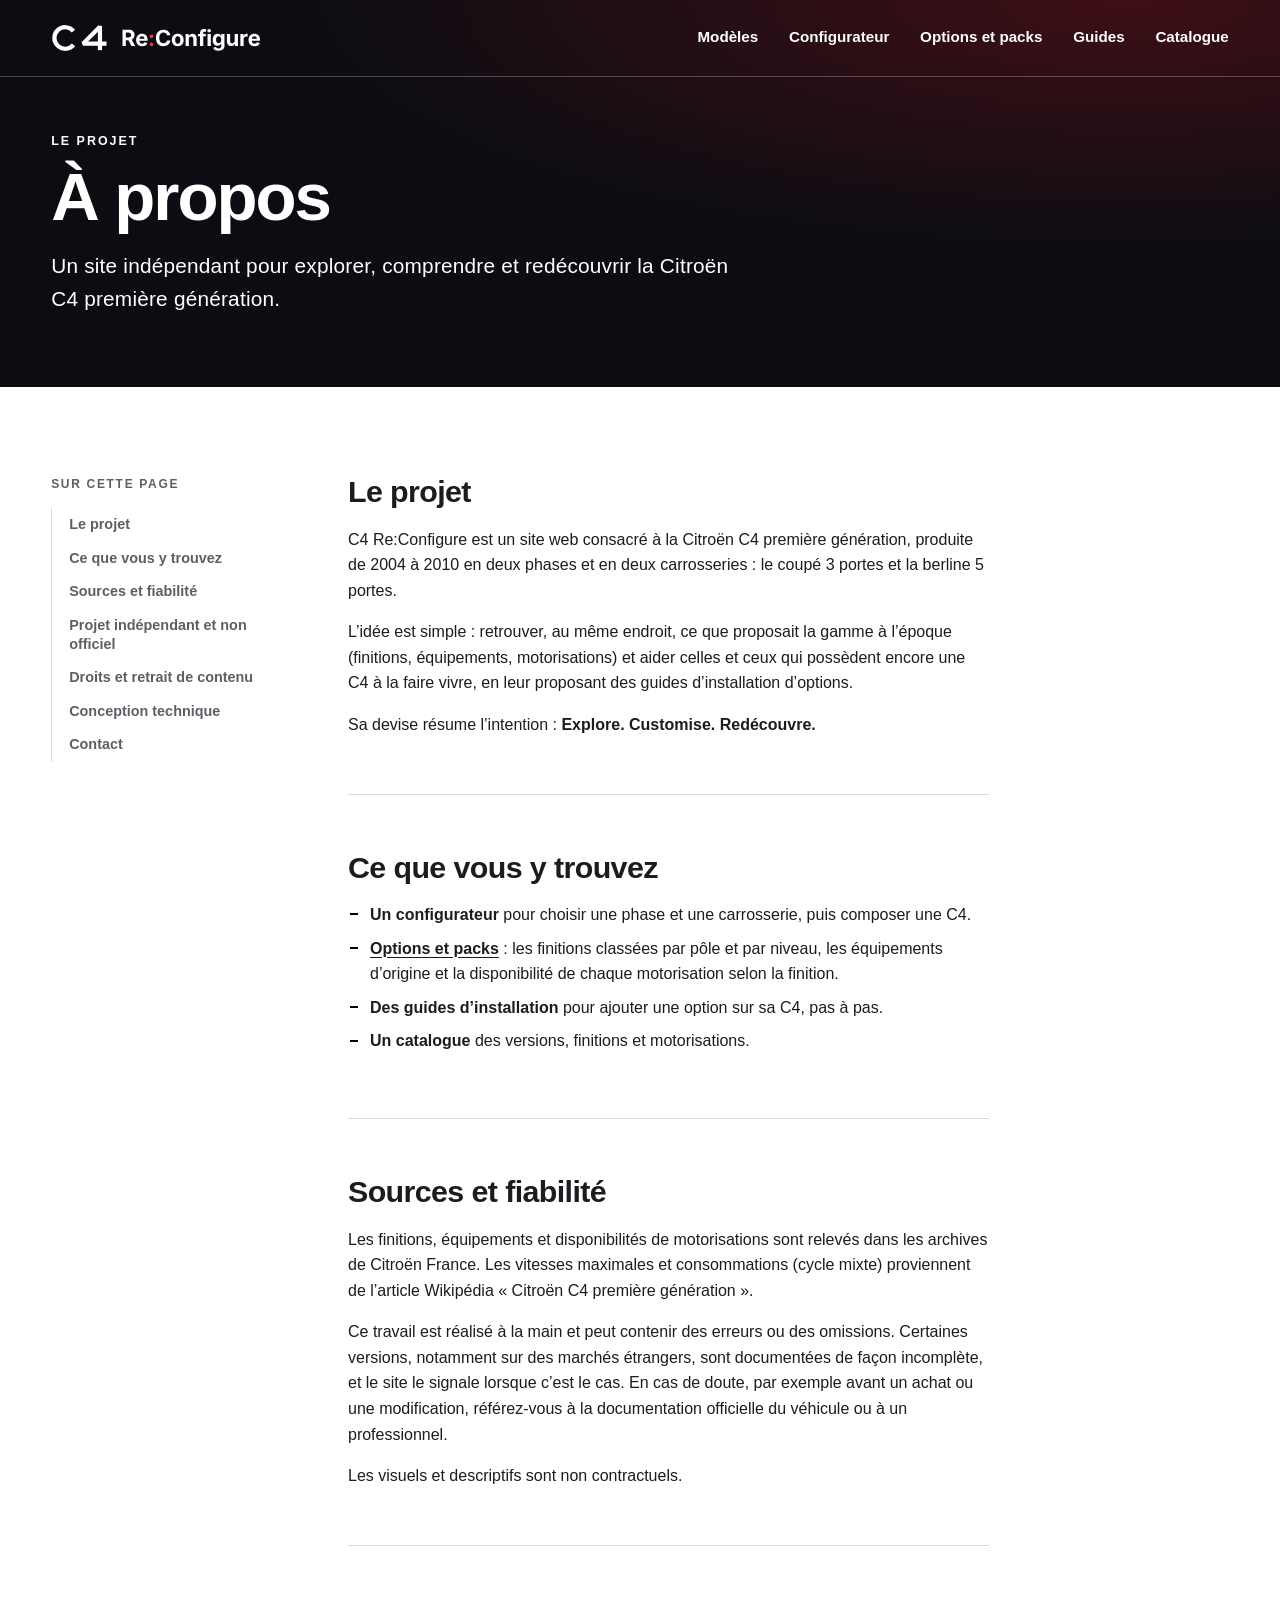
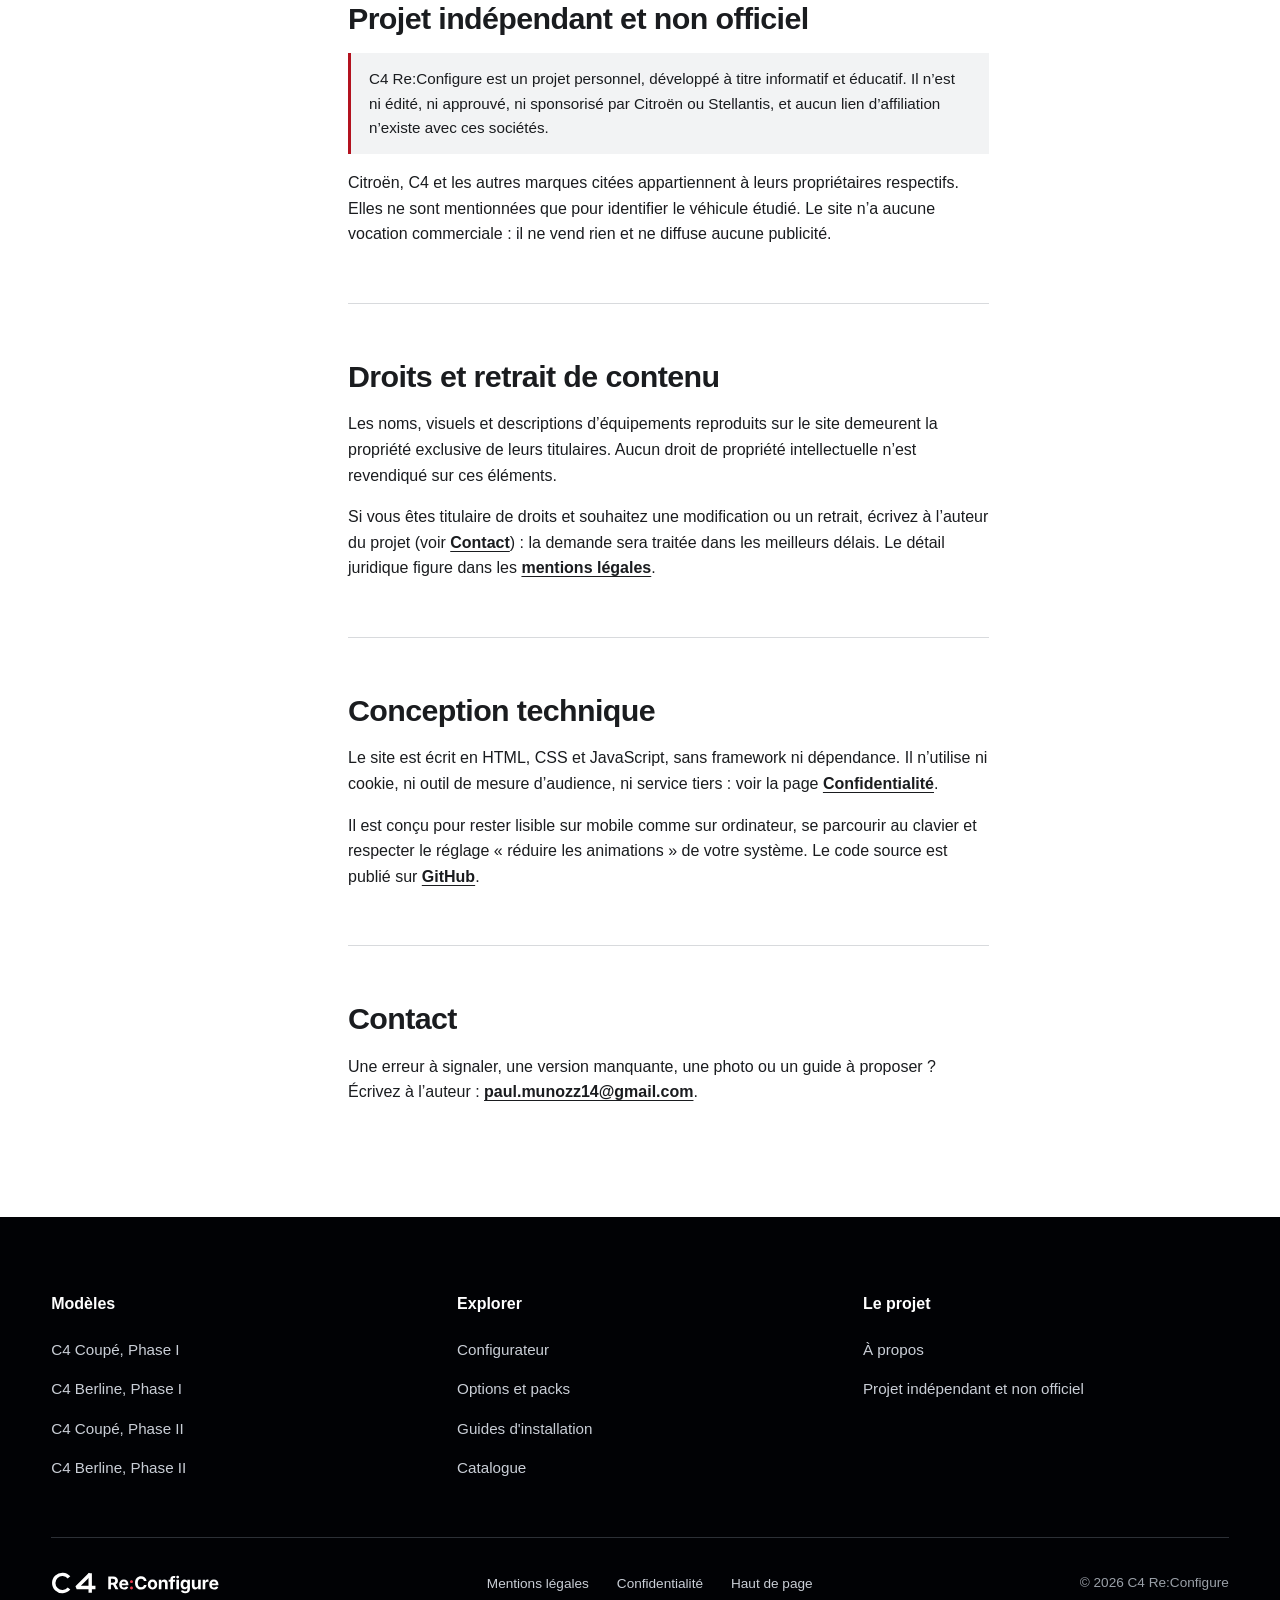
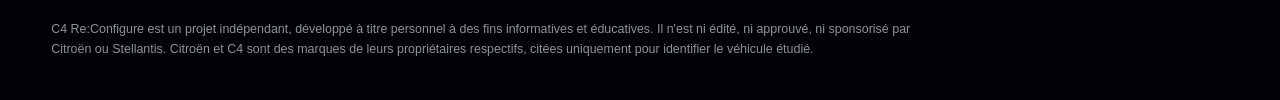
==== pages/a-propos.html @ 1c02e6fe "legal" ====
<!doctype html>
<html lang="fr" class="no-js">

<head>
    <meta charset="utf-8">
    <meta name="viewport" content="width=device-width, initial-scale=1">
    <title>À propos | C4 Re:Configure</title>
    <meta name="description"
        content="C4 Re:Configure est un projet indépendant et non officiel consacré à la Citroën C4 première génération (2004 à 2010) : objectifs, sources et statut du site.">
    <meta name="referrer" content="no-referrer">
    <meta name="theme-color" content="#010205">
    <link rel="icon" href="../assets/logo/logo-mark.svg" type="image/svg+xml">
    <link rel="stylesheet" href="../css/style.css">
    <link rel="stylesheet" href="../css/legal.css">
    <script src="../js/script.js" defer></script>
</head>

<body id="haut">
    <a class="skip-link" href="#contenu">Aller au contenu</a>

    <header class="site-header is-top">
        <div class="header-inner">
            <a class="brand" href="../index.html" aria-label="C4 Re:Configure, accueil">
                <img class="brand-logo brand-logo-light" src="../assets/logo/logo-white.svg" alt="" width="323"
                    height="46">
                <img class="brand-logo brand-logo-dark" src="../assets/logo/logo.svg" alt="" width="323" height="46">
            </a>

            <button class="menu-toggle" type="button" aria-expanded="false" aria-controls="menu-principal">
                <span class="menu-toggle-label">Menu</span>
                <span class="menu-toggle-bars" aria-hidden="true"><i></i><i></i><i></i></span>
            </button>

            <nav class="main-nav" id="menu-principal" aria-label="Navigation principale">
                <ul>
                    <li><a href="../index.html#modeles">Modèles</a></li>
                    <li><a href="configurateur.html">Configurateur</a></li>
                    <li><a href="options.html">Options et packs</a></li>
                    <li><a href="guides.html">Guides</a></li>
                    <li><a href="catalogue.html">Catalogue</a></li>
                </ul>
            </nav>
        </div>
    </header>

    <main id="contenu">

        <section class="doc-hero" aria-labelledby="titre-page">
            <div class="doc-hero-content">
                <p class="eyebrow">Le projet</p>
                <h1 id="titre-page">À propos</h1>
                <p class="doc-hero-lead">Un site indépendant pour explorer, comprendre et redécouvrir la Citroën C4
                    première génération.</p>
            </div>
        </section>

        <div class="doc">
            <div class="container">
                <div class="doc-layout">

                    <nav class="doc-toc" aria-label="Sur cette page">
                        <p class="doc-toc-title">Sur cette page</p>
                        <ol>
                            <li><a href="#projet">Le projet</a></li>
                            <li><a href="#contenu-site">Ce que vous y trouvez</a></li>
                            <li><a href="#sources">Sources et fiabilité</a></li>
                            <li><a href="#non-affiliation">Projet indépendant et non officiel</a></li>
                            <li><a href="#droits">Droits et retrait de contenu</a></li>
                            <li><a href="#technique">Conception technique</a></li>
                            <li><a href="#contact">Contact</a></li>
                        </ol>
                    </nav>

                    <div class="prose">

                        <section id="projet" aria-labelledby="t-projet">
                            <h2 id="t-projet">Le projet</h2>
                            <p>C4 Re:Configure est un site web consacré à la Citroën C4 première génération, produite de
                                2004 à 2010 en deux phases et en deux carrosseries : le coupé 3 portes et la berline 5
                                portes.</p>
                            <p>L’idée est simple : retrouver, au même endroit, ce que proposait la gamme à l’époque
                                (finitions, équipements, motorisations) et aider celles et ceux qui possèdent encore une
                                C4 à la faire vivre, en leur proposant des guides d’installation d’options.</p>
                            <p>Sa devise résume l’intention : <strong>Explore. Customise. Redécouvre.</strong></p>
                        </section>

                        <section id="contenu-site" aria-labelledby="t-contenu">
                            <h2 id="t-contenu">Ce que vous y trouvez</h2>
                            <ul>
                                <li><strong>Un configurateur</strong> pour choisir une phase et une carrosserie, puis
                                    composer une C4.</li>
                                <li><strong><a href="options.html">Options et packs</a></strong> : les finitions
                                    classées par pôle et par niveau, les équipements d’origine et la disponibilité de
                                    chaque motorisation selon la finition.</li>
                                <li><strong>Des guides d’installation</strong> pour ajouter une option sur sa C4, pas à
                                    pas.</li>
                                <li><strong>Un catalogue</strong> des versions, finitions et motorisations.</li>
                            </ul>
                        </section>

                        <section id="sources" aria-labelledby="t-sources">
                            <h2 id="t-sources">Sources et fiabilité</h2>
                            <p>Les finitions, équipements et disponibilités de motorisations sont relevés dans les
                                archives de Citroën France. Les vitesses maximales et consommations (cycle mixte)
                                proviennent de l’article Wikipédia « Citroën C4 première génération ».</p>
                            <p>Ce travail est réalisé à la main et peut contenir des erreurs ou des omissions. Certaines
                                versions, notamment sur des marchés étrangers, sont documentées de façon incomplète, et
                                le site le signale lorsque c’est le cas. En cas de doute, par exemple avant un achat ou
                                une modification, référez-vous à la documentation officielle du véhicule ou à un
                                professionnel.</p>
                            <p>Les visuels et descriptifs sont non contractuels.</p>
                        </section>

                        <section id="non-affiliation" aria-labelledby="t-non-affiliation">
                            <h2 id="t-non-affiliation">Projet indépendant et non officiel</h2>
                            <p class="callout">C4 Re:Configure est un projet personnel, développé à titre informatif et
                                éducatif. Il n’est ni édité, ni approuvé, ni sponsorisé par Citroën ou Stellantis, et
                                aucun lien d’affiliation n’existe avec ces sociétés.</p>
                            <p>Citroën, C4 et les autres marques citées appartiennent à leurs propriétaires respectifs.
                                Elles ne sont mentionnées que pour identifier le véhicule étudié. Le site n’a aucune
                                vocation commerciale : il ne vend rien et ne diffuse aucune publicité.</p>
                        </section>

                        <section id="droits" aria-labelledby="t-droits">
                            <h2 id="t-droits">Droits et retrait de contenu</h2>
                            <p>Les noms, visuels et descriptions d’équipements reproduits sur le site demeurent la
                                propriété exclusive de leurs titulaires. Aucun droit de propriété intellectuelle n’est
                                revendiqué sur ces éléments.</p>
                            <p>Si vous êtes titulaire de droits et souhaitez une modification ou un retrait, écrivez à
                                l’auteur du projet (voir <a href="#contact">Contact</a>) : la demande sera traitée dans
                                les meilleurs délais. Le détail juridique figure dans les <a
                                    href="mentions-legales.html">mentions légales</a>.</p>
                        </section>

                        <section id="technique" aria-labelledby="t-technique">
                            <h2 id="t-technique">Conception technique</h2>
                            <p>Le site est écrit en HTML, CSS et JavaScript, sans framework ni dépendance. Il n’utilise
                                ni cookie, ni outil de mesure d’audience, ni service tiers : voir la page <a
                                    href="confidentialite.html">Confidentialité</a>.</p>
                            <p>Il est conçu pour rester lisible sur mobile comme sur ordinateur, se parcourir au clavier
                                et respecter le réglage « réduire les animations » de votre système. Le code source est
                                publié sur <a href="https://github.com/paulmunoz14/C4-Re-Configure"
                                    rel="noopener noreferrer">GitHub</a>.</p>
                        </section>

                        <section id="contact" aria-labelledby="t-contact">
                            <h2 id="t-contact">Contact</h2>
                            <p>Une erreur à signaler, une version manquante, une photo ou un guide à proposer ? Écrivez
                                à l’auteur : <a href="mailto:paul.munozz14@gmail.com">paul.munozz14@gmail.com</a>.</p>
                        </section>

                    </div>
                </div>
            </div>
        </div>

    </main>

    <footer class="site-footer">
        <div class="container">
            <div class="footer-columns">
                <section class="footer-col">
                    <h2 class="footer-title"><button class="footer-toggle" type="button"
                            aria-controls="f-modeles"><span>Modèles</span><i aria-hidden="true"></i></button></h2>
                    <ul class="footer-list" id="f-modeles">
                        <li><a href="configurateur.html?phase=1&amp;carrosserie=coupe">C4 Coupé, Phase I</a></li>
                        <li><a href="configurateur.html?phase=1&amp;carrosserie=berline">C4 Berline, Phase I</a></li>
                        <li><a href="configurateur.html?phase=2&amp;carrosserie=coupe">C4 Coupé, Phase II</a></li>
                        <li><a href="configurateur.html?phase=2&amp;carrosserie=berline">C4 Berline, Phase II</a></li>
                    </ul>
                </section>

                <section class="footer-col">
                    <h2 class="footer-title"><button class="footer-toggle" type="button"
                            aria-controls="f-explorer"><span>Explorer</span><i aria-hidden="true"></i></button></h2>
                    <ul class="footer-list" id="f-explorer">
                        <li><a href="configurateur.html">Configurateur</a></li>
                        <li><a href="options.html">Options et packs</a></li>
                        <li><a href="guides.html">Guides d'installation</a></li>
                        <li><a href="catalogue.html">Catalogue</a></li>
                    </ul>
                </section>

                <section class="footer-col">
                    <h2 class="footer-title"><button class="footer-toggle" type="button"
                            aria-controls="f-projet"><span>Le projet</span><i aria-hidden="true"></i></button></h2>
                    <ul class="footer-list" id="f-projet">
                        <li><a href="a-propos.html">À propos</a></li>
                        <li><a href="a-propos.html#non-affiliation">Projet indépendant et non officiel</a></li>
                    </ul>
                </section>
            </div>

            <div class="footer-bottom">
                <a class="footer-logo" href="../index.html" aria-label="C4 Re:Configure, accueil">
                    <img src="../assets/logo/logo-white.svg" alt="" width="323" height="46">
                </a>
                <ul class="footer-legal">
                    <li><a href="mentions-legales.html">Mentions légales</a></li>
                    <li><a href="confidentialite.html">Confidentialité</a></li>
                    <li><a href="#haut">Haut de page</a></li>
                </ul>
                <p class="footer-copy">© 2026 C4 Re:Configure</p>
            </div>

            <p class="footer-small">C4 Re:Configure est un projet indépendant, développé à titre personnel à des fins
                informatives et éducatives. Il n'est ni édité, ni approuvé, ni sponsorisé par Citroën ou Stellantis.
                Citroën et C4 sont des marques de leurs propriétaires respectifs, citées uniquement pour identifier le
                véhicule étudié.</p>
        </div>
    </footer>

</body>

</html>
---- css/style.css ----
:root {
  --black: #010205;
  --ink: #1a1c1f;
  --muted: #5b6066;
  --line: #d8dadd;
  --grey: #f2f3f4;
  --white: #ffffff;
  --accent: #b3121f;
  --frame: #e4e6e9;
  --max: 1320px;
  --pad: clamp(20px, 4vw, 56px);
  --header-h: 76px;
  --font: "Helvetica Neue", Helvetica, Arial, "Segoe UI", Roboto, sans-serif;
}

*,
*::before,
*::after {
  box-sizing: border-box;
}

html {
  scroll-behavior: smooth;
  scroll-padding-top: calc(var(--header-h) + 8px);
  -webkit-text-size-adjust: 100%;
}

body {
  margin: 0;
  font-family: var(--font);
  font-size: 1rem;
  line-height: 1.6;
  color: var(--ink);
  background: var(--white);
  -webkit-font-smoothing: antialiased;
}

img,
video {
  display: block;
  max-width: 100%;
}

ul {
  margin: 0;
  padding: 0;
  list-style: none;
}

h1,
h2,
p,
figure {
  margin: 0;
}

a {
  color: inherit;
}

:focus-visible {
  outline: 3px solid #1a56c4;
  outline-offset: 3px;
}

.site-header.is-top :focus-visible,
.hero :focus-visible,
.site-footer :focus-visible {
  outline-color: var(--white);
}

.skip-link {
  position: absolute;
  left: 12px;
  top: -60px;
  z-index: 100;
  background: var(--white);
  color: var(--black);
  padding: 10px 16px;
  border: 2px solid var(--black);
}

.skip-link:focus {
  top: 12px;
}

.container {
  width: 100%;
  max-width: var(--max);
  margin: 0 auto;
  padding: 0 var(--pad);
}

/* ---------- En-tête : transparent en haut de page, plein après défilement ---------- */

.site-header {
  position: fixed;
  top: 0;
  left: 0;
  right: 0;
  z-index: 50;
  background: var(--white);
  color: var(--ink);
  border-bottom: 1px solid var(--line);
  transition: background-color 0.25s ease, color 0.25s ease, border-color 0.25s ease;
}

/* Au tout début de la page (JavaScript actif, menu fermé) : fond transparent */
html:not(.no-js) .site-header.is-top:not(.menu-open) {
  background: transparent;
  color: var(--white);
  border-bottom-color: rgba(255, 255, 255, 0.25);
}

.header-inner {
  max-width: var(--max);
  margin: 0 auto;
  padding: 0 var(--pad);
  height: var(--header-h);
  display: flex;
  align-items: center;
  justify-content: space-between;
  gap: 24px;
}

.brand {
  display: flex;
  align-items: center;
  text-decoration: none;
  color: inherit;
}

.brand-logo {
  height: 30px;
  width: auto;
}

.brand-logo-light {
  display: none;
}

html:not(.no-js) .site-header.is-top:not(.menu-open) .brand-logo-light {
  display: block;
}

html:not(.no-js) .site-header.is-top:not(.menu-open) .brand-logo-dark {
  display: none;
}

.main-nav ul {
  display: flex;
  gap: clamp(16px, 2.4vw, 40px);
}

.main-nav a {
  display: inline-block;
  text-decoration: none;
  font-size: 0.95rem;
  font-weight: 600;
  padding: 8px 0;
  border-bottom: 2px solid transparent;
  color: inherit;
}

.main-nav a:hover {
  border-bottom-color: currentColor;
}

.menu-toggle {
  display: none;
  align-items: center;
  gap: 10px;
  background: none;
  border: 0;
  padding: 10px 0;
  font: inherit;
  font-weight: 600;
  color: inherit;
  cursor: pointer;
}

.menu-toggle-bars {
  display: inline-flex;
  flex-direction: column;
  gap: 5px;
  width: 22px;
}

.menu-toggle-bars i {
  display: block;
  height: 2px;
  background: currentColor;
  transition: transform 0.2s, opacity 0.2s;
}

.menu-toggle[aria-expanded="true"] .menu-toggle-bars i:nth-child(1) {
  transform: translateY(7px) rotate(45deg);
}

.menu-toggle[aria-expanded="true"] .menu-toggle-bars i:nth-child(2) {
  opacity: 0;
}

.menu-toggle[aria-expanded="true"] .menu-toggle-bars i:nth-child(3) {
  transform: translateY(-7px) rotate(-45deg);
}

/* ---------- Médias fournis (cadre visible uniquement si le fichier manque) ---------- */

.media {
  position: relative;
  background: var(--frame);
  overflow: hidden;
}

.media img,
.media video {
  width: 100%;
  height: 100%;
  object-fit: cover;
}

.media.is-missing img,
.media.is-missing video {
  display: none;
}

.media.is-missing::after {
  content: attr(data-label);
  position: absolute;
  inset: 12px;
  display: flex;
  align-items: center;
  justify-content: center;
  text-align: center;
  padding: 16px;
  border: 2px dashed #8a9099;
  color: #3d4249;
  font-size: 0.85rem;
  font-weight: 600;
}

/* ---------- Vidéo d'ouverture ---------- */

.hero {
  position: relative;
  min-height: 100vh;
  min-height: 100svh;
  display: flex;
  align-items: flex-end;
  background: var(--black);
  color: var(--white);
  overflow: hidden;
}

.hero-media {
  position: absolute;
  inset: 0;
  background: #0e1418;
}

.hero-media.is-missing::after {
  color: #c9cdd3;
  border-color: #5b6066;
  inset: calc(var(--header-h) + 16px) 24px 24px;
}

.hero-shade {
  position: absolute;
  inset: 0;
  background: rgba(0, 0, 0, 0.3);
  pointer-events: none;
}

.hero-content {
  position: relative;
  width: 100%;
  max-width: var(--max);
  margin: 0 auto;
  padding: calc(var(--header-h) + 40px) var(--pad) clamp(48px, 9vh, 104px);
}

.hero h1 {
  font-size: clamp(2.8rem, 8vw, 6rem);
  line-height: 1;
  font-weight: 700;
  letter-spacing: -0.03em;
  margin: 10px 0 14px;
}

.hero-lead {
  font-size: clamp(1.1rem, 2vw, 1.5rem);
  font-weight: 300;
  letter-spacing: 0.02em;
}

.hero-links {
  margin-top: 30px;
  display: flex;
  flex-wrap: wrap;
  gap: 14px 36px;
}

.eyebrow {
  font-size: 0.78rem;
  font-weight: 700;
  text-transform: uppercase;
  letter-spacing: 0.16em;
}

/* Bouton pause / lecture (accessibilité : une vidéo en mouvement doit pouvoir être arrêtée) */
.video-control {
  position: absolute;
  right: var(--pad);
  bottom: clamp(20px, 4vh, 40px);
  display: inline-flex;
  align-items: center;
  gap: 10px;
  background: rgba(1, 2, 5, 0.55);
  color: var(--white);
  border: 1px solid rgba(255, 255, 255, 0.6);
  padding: 8px 14px;
  font: inherit;
  font-size: 0.85rem;
  font-weight: 600;
  cursor: pointer;
}

.video-control:hover {
  background: rgba(1, 2, 5, 0.85);
}

.video-control[hidden] {
  display: none;
}

.video-control-icon {
  position: relative;
  width: 12px;
  height: 14px;
}

.video-control-icon::before,
.video-control-icon::after {
  content: "";
  position: absolute;
  top: 0;
  bottom: 0;
  width: 4px;
  background: currentColor;
}

.video-control-icon::before {
  left: 0;
}

.video-control-icon::after {
  right: 0;
}

.video-control[aria-pressed="true"] .video-control-icon::after {
  display: none;
}

.video-control[aria-pressed="true"] .video-control-icon::before {
  width: 0;
  height: 0;
  background: none;
  border-left: 11px solid currentColor;
  border-top: 7px solid transparent;
  border-bottom: 7px solid transparent;
}

/* ---------- Liens ---------- */

.link-arrow {
  display: inline-flex;
  align-items: center;
  gap: 10px;
  font-weight: 600;
  text-decoration: none;
  padding: 4px 0;
  border-bottom: 2px solid currentColor;
}

.link-arrow::after,
.link-text::after {
  content: "";
  display: inline-block;
  width: 8px;
  height: 8px;
  border-top: 2px solid currentColor;
  border-right: 2px solid currentColor;
  transform: rotate(45deg);
  margin-left: 10px;
}

.link-light {
  color: var(--white);
}

.link-light:hover {
  color: #ffd9dc;
}

.link-text {
  margin-top: 14px;
  font-weight: 600;
  display: inline-flex;
  align-items: center;
  border-bottom: 2px solid transparent;
  align-self: flex-start;
}

/* ---------- Sections ---------- */

.section {
  padding: clamp(56px, 9vw, 112px) 0;
}

.section-grey {
  background: var(--grey);
}

h2 {
  font-size: clamp(1.9rem, 4vw, 3rem);
  line-height: 1.1;
  font-weight: 700;
  letter-spacing: -0.02em;
  margin: 0 0 12px;
}

.section-lead {
  font-size: 1.15rem;
  color: var(--muted);
  margin-bottom: 40px;
}

.tag {
  font-size: 0.78rem;
  font-weight: 700;
  text-transform: uppercase;
  letter-spacing: 0.12em;
  color: var(--muted);
  margin-bottom: 6px;
  display: block;
}

.card-title {
  display: block;
  font-size: 1.3rem;
  font-weight: 700;
  line-height: 1.25;
  margin-bottom: 4px;
}

.card-text {
  display: block;
  color: var(--muted);
  font-size: 0.95rem;
}

/* Cartes cliquables */
.card,
.tile {
  display: flex;
  flex-direction: column;
  text-decoration: none;
  color: inherit;
}

.card:hover .link-text,
.tile:hover .link-text {
  border-bottom-color: currentColor;
}

.card:hover .card-title,
.tile:hover .card-title {
  color: var(--accent);
}

.card-grid {
  display: grid;
  grid-template-columns: repeat(4, 1fr);
  gap: clamp(16px, 2vw, 28px);
}

.card-media {
  aspect-ratio: 5 / 4;
  margin-bottom: 18px;
}

.tile-grid {
  display: grid;
  grid-template-columns: repeat(3, 1fr);
  gap: clamp(16px, 2.4vw, 36px);
  margin-top: 32px;
}

.tile-media {
  aspect-ratio: 16 / 9;
  margin-bottom: 18px;
}

/* ---------- Pied de page (fond noir, colonnes de liens, barre du bas) ---------- */

.site-footer {
  background: var(--black);
  color: var(--white);
  padding: clamp(48px, 6vw, 80px) 0 40px;
}

.footer-columns {
  display: grid;
  grid-template-columns: repeat(3, minmax(0, 1fr));
  gap: 40px;
  padding-bottom: 56px;
  border-bottom: 1px solid #2c3036;
}

.footer-title {
  margin: 0;
  font-size: 1rem;
  font-weight: 700;
  line-height: 1.3;
  letter-spacing: 0;
}

.footer-toggle {
  display: flex;
  width: 100%;
  align-items: center;
  justify-content: space-between;
  background: none;
  border: 0;
  padding: 0;
  font: inherit;
  color: inherit;
  text-align: left;
  cursor: default;
}

.footer-toggle:disabled {
  color: inherit;
}

.footer-toggle i {
  display: none;
}

.footer-list {
  display: grid;
  gap: 14px;
  margin-top: 22px;
}

.footer-list a {
  color: #c9ced6;
  text-decoration: none;
  font-size: 0.95rem;
}

.footer-list a:hover {
  color: var(--white);
  text-decoration: underline;
}

.footer-bottom {
  display: flex;
  flex-wrap: wrap;
  align-items: center;
  justify-content: space-between;
  gap: 20px 40px;
  padding: 32px 0 24px;
}

.footer-logo img {
  height: 24px;
  width: auto;
}

.footer-legal {
  display: flex;
  flex-wrap: wrap;
  gap: 8px 28px;
}

.footer-legal a {
  color: #c9ced6;
  text-decoration: none;
  font-size: 0.85rem;
}

.footer-legal a:hover {
  color: var(--white);
  text-decoration: underline;
}

.footer-copy {
  color: #9aa0a8;
  font-size: 0.85rem;
}

.footer-small {
  color: #8d939b;
  font-size: 0.78rem;
  line-height: 1.6;
  max-width: 880px;
}

/* ---------- Adaptation ---------- */

@media (max-width: 1080px) {
  .card-grid {
    grid-template-columns: repeat(2, 1fr);
  }
}

@media (max-width: 900px) {
  :root {
    --header-h: 64px;
  }

  .menu-toggle {
    display: inline-flex;
  }

  .main-nav {
    position: absolute;
    left: 0;
    right: 0;
    top: var(--header-h);
    background: var(--white);
    color: var(--ink);
    border-bottom: 1px solid var(--line);
    display: none;
  }

  .main-nav.is-open {
    display: block;
  }

  .main-nav ul {
    flex-direction: column;
    gap: 0;
    padding: 8px var(--pad) 20px;
  }

  .main-nav a {
    display: block;
    padding: 14px 0;
    font-size: 1.1rem;
    border-bottom: 1px solid var(--line);
  }

  .tile-grid {
    grid-template-columns: 1fr;
  }

  .footer-columns {
    grid-template-columns: 1fr;
    gap: 0;
    padding-bottom: 24px;
  }

  .footer-col {
    border-bottom: 1px solid #2c3036;
  }

  .footer-toggle {
    padding: 20px 0;
    cursor: pointer;
  }

  .footer-toggle i {
    display: block;
    width: 9px;
    height: 9px;
    border-right: 2px solid currentColor;
    border-bottom: 2px solid currentColor;
    transform: rotate(45deg);
    transition: transform 0.2s;
  }

  .footer-col.is-open .footer-toggle i {
    transform: rotate(-135deg);
  }

  /* Accordéon (JavaScript actif) : listes repliées par défaut sur mobile */
  html:not(.no-js) .footer-list {
    display: none;
    margin: 0 0 22px;
  }

  html:not(.no-js) .footer-col.is-open .footer-list {
    display: grid;
  }
}

@media (max-width: 560px) {
  .brand-logo {
    height: 26px;
  }

  .card-grid {
    grid-template-columns: 1fr;
  }

  .video-control-label {
    position: absolute;
    width: 1px;
    height: 1px;
    overflow: hidden;
    clip-path: inset(50%);
  }
}

/* Sans JavaScript : en-tête plein et menu toujours visible */
.no-js .menu-toggle {
  display: none;
}

.no-js .main-nav {
  position: static;
  display: block;
  border: 0;
  background: none;
}

.no-js .main-nav ul {
  flex-wrap: wrap;
  flex-direction: row;
  padding: 0;
  gap: 20px;
}

.no-js .main-nav a {
  border-bottom: 0;
  padding: 8px 0;
  font-size: 0.95rem;
}

.no-js .video-control {
  display: none;
}

.no-js .hero {
  padding-top: var(--header-h);
}

@media (prefers-reduced-motion: reduce) {
  html {
    scroll-behavior: auto;
  }

  * {
    transition: none !important;
  }
}
---- css/legal.css ----
/* ==========================================================================
   Pages éditoriales : À propos, Mentions légales, Confidentialité
   À charger après css/style.css (réutilise ses variables et composants).
   ========================================================================== */

/* ---------- Entête de page ---------- */

.doc-hero {
    position: relative;
    background: var(--black);
    color: var(--white);
    overflow: hidden;
}

.doc-hero::before {
    content: "";
    position: absolute;
    inset: 0;
    background:
        radial-gradient(120% 120% at 88% 0%, rgba(179, 18, 31, 0.3), transparent 56%),
        #0b0d12;
}

.doc-hero-content {
    position: relative;
    max-width: var(--max);
    margin: 0 auto;
    padding: calc(var(--header-h) + 56px) var(--pad) clamp(40px, 7vw, 72px);
}

.doc-hero h1 {
    font-size: clamp(2.2rem, 6vw, 4.2rem);
    line-height: 1.05;
    font-weight: 700;
    letter-spacing: -0.03em;
    margin: 10px 0 16px;
}

.doc-hero-lead {
    max-width: 60ch;
    font-size: clamp(1.05rem, 1.8vw, 1.3rem);
    font-weight: 300;
    letter-spacing: 0.01em;
}

.main-nav a[aria-current="page"] {
    border-bottom-color: currentColor;
}

/* ---------- Corps du document ---------- */

.doc {
    padding: clamp(40px, 7vw, 88px) 0 clamp(56px, 9vw, 112px);
}

.doc-layout {
    display: grid;
    grid-template-columns: 220px minmax(0, 1fr);
    gap: clamp(32px, 6vw, 88px);
    align-items: start;
}

.doc-toc {
    position: sticky;
    top: calc(var(--header-h) + 24px);
}

.doc-toc-title {
    margin: 0 0 14px;
    font-size: 0.75rem;
    font-weight: 700;
    letter-spacing: 0.14em;
    text-transform: uppercase;
    color: var(--muted);
}

.doc-toc ol {
    margin: 0;
    padding: 0;
    list-style: none;
    border-left: 1px solid var(--line);
}

.doc-toc a {
    display: block;
    padding: 7px 0 7px 16px;
    margin-left: -1px;
    font-size: 0.9rem;
    font-weight: 600;
    line-height: 1.35;
    color: var(--muted);
    text-decoration: none;
    border-left: 2px solid transparent;
}

.doc-toc a:hover {
    color: var(--black);
    border-left-color: var(--black);
}

.prose {
    min-width: 0;
    max-width: 72ch;
}

.prose section {
    scroll-margin-top: calc(var(--header-h) + 16px);
}

.prose section+section {
    margin-top: clamp(36px, 5vw, 56px);
    padding-top: clamp(36px, 5vw, 56px);
    border-top: 1px solid var(--line);
}

.prose h2 {
    font-size: clamp(1.4rem, 2.6vw, 1.9rem);
    margin: 0 0 18px;
}

.prose h3 {
    margin: 28px 0 8px;
    font-size: 1.05rem;
    font-weight: 700;
}

.prose p {
    margin: 0 0 16px;
}

.prose p:last-child {
    margin-bottom: 0;
}

.prose ul {
    margin: 0 0 16px;
    padding: 0;
    list-style: none;
}

.prose ul li {
    position: relative;
    padding: 0 0 8px 22px;
}

.prose ul li::before {
    content: "";
    position: absolute;
    left: 2px;
    top: 0.7em;
    width: 8px;
    height: 2px;
    background: var(--black);
}

.prose a {
    font-weight: 600;
    text-underline-offset: 3px;
}

.prose a:hover {
    color: var(--accent);
}

.prose dl {
    margin: 0 0 16px;
    display: grid;
    grid-template-columns: minmax(120px, 190px) minmax(0, 1fr);
    gap: 0;
    border-top: 1px solid var(--line);
}

.prose dt,
.prose dd {
    margin: 0;
    padding: 12px 0;
    border-bottom: 1px solid var(--line);
}

.prose dt {
    font-size: 0.8rem;
    font-weight: 700;
    letter-spacing: 0.1em;
    text-transform: uppercase;
    color: var(--muted);
    padding-right: 16px;
}

.callout {
    margin: 0 0 16px;
    padding: 14px 18px;
    font-size: 0.95rem;
    background: var(--grey);
    border-left: 3px solid var(--accent);
}

.doc-updated {
    margin-top: clamp(36px, 5vw, 56px);
    font-size: 0.85rem;
    color: var(--muted);
}

/* ---------- Adaptation ---------- */

@media (max-width: 900px) {
    .doc-layout {
        grid-template-columns: minmax(0, 1fr);
        gap: 32px;
    }

    .doc-toc {
        position: static;
    }

    .doc-toc ol {
        display: flex;
        flex-wrap: wrap;
        gap: 4px 20px;
        border-left: 0;
    }

    .doc-toc a {
        padding: 6px 0;
        margin: 0;
        border-left: 0;
        border-bottom: 2px solid transparent;
    }

    .doc-toc a:hover {
        border-bottom-color: var(--black);
    }
}

@media (max-width: 560px) {
    .prose dl {
        grid-template-columns: minmax(0, 1fr);
    }

    .prose dt {
        padding-bottom: 0;
        border-bottom: 0;
    }

    .prose dd {
        padding-top: 4px;
    }
}
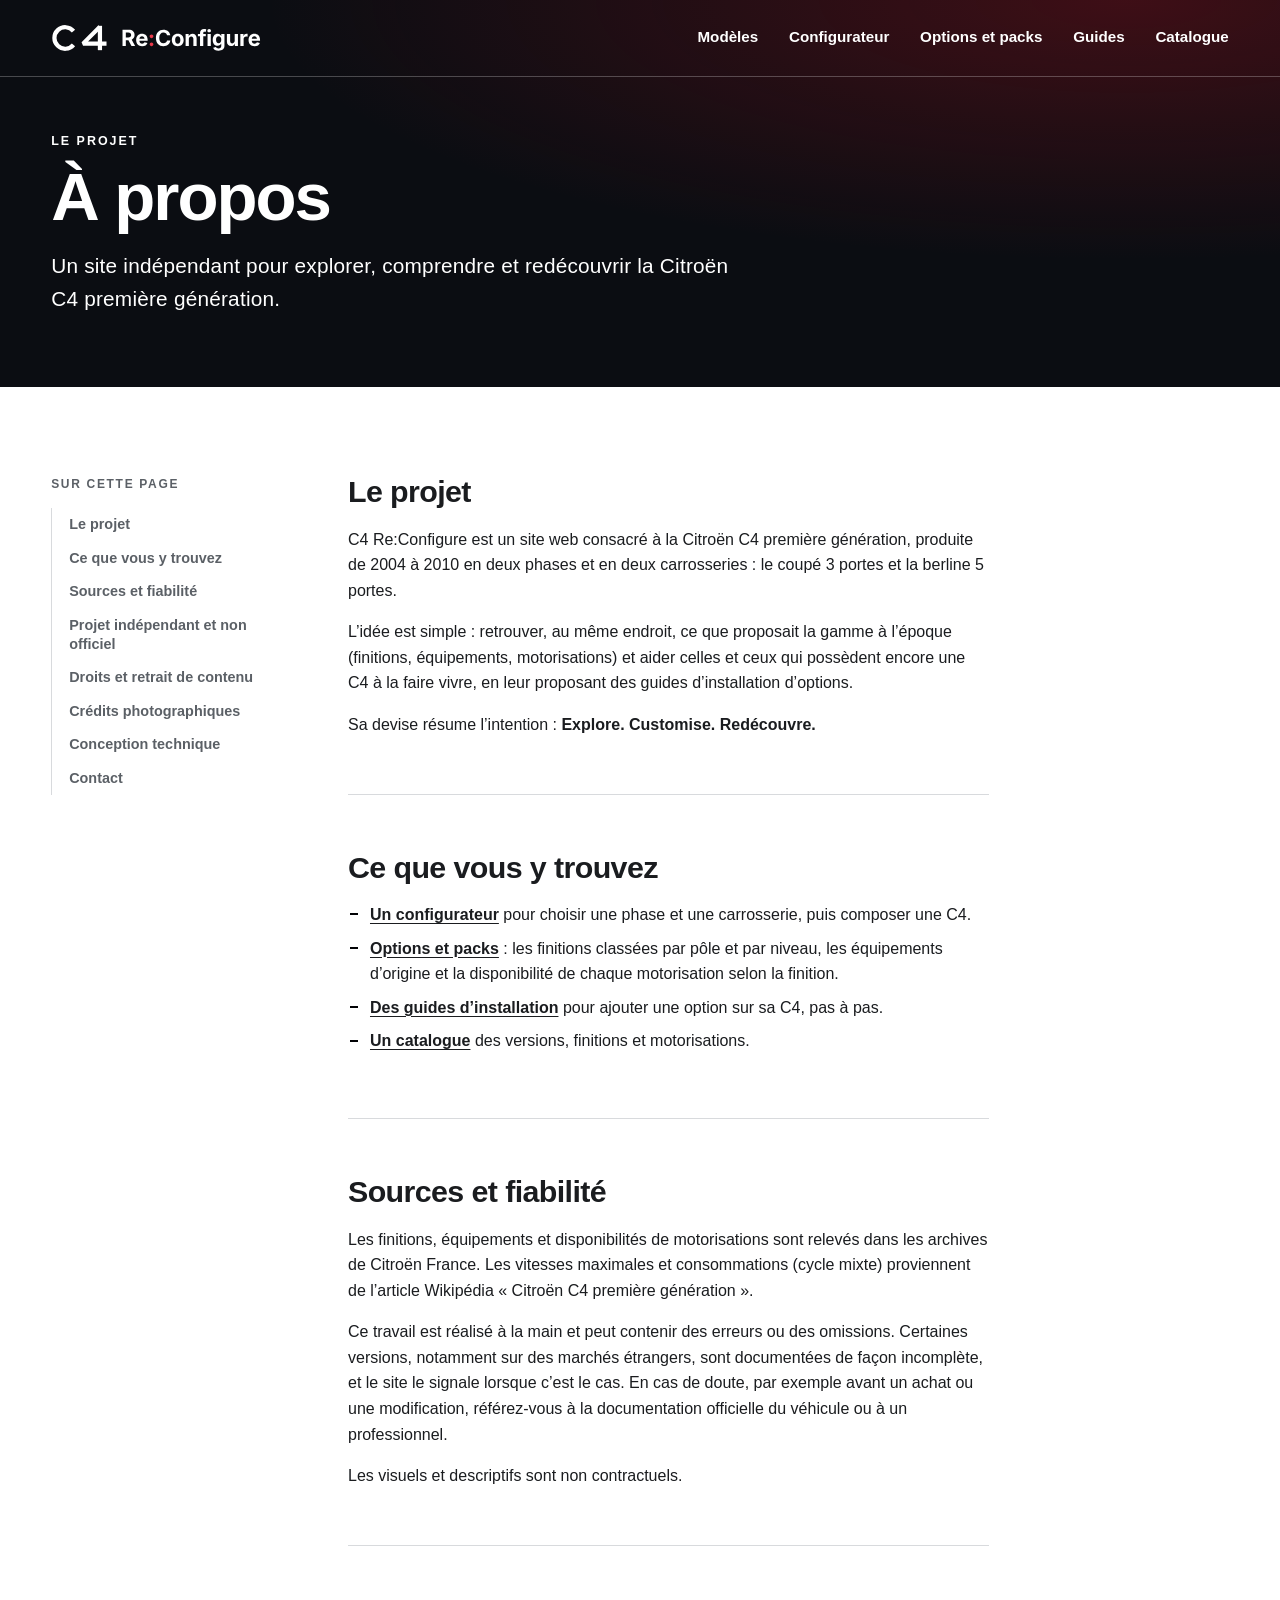
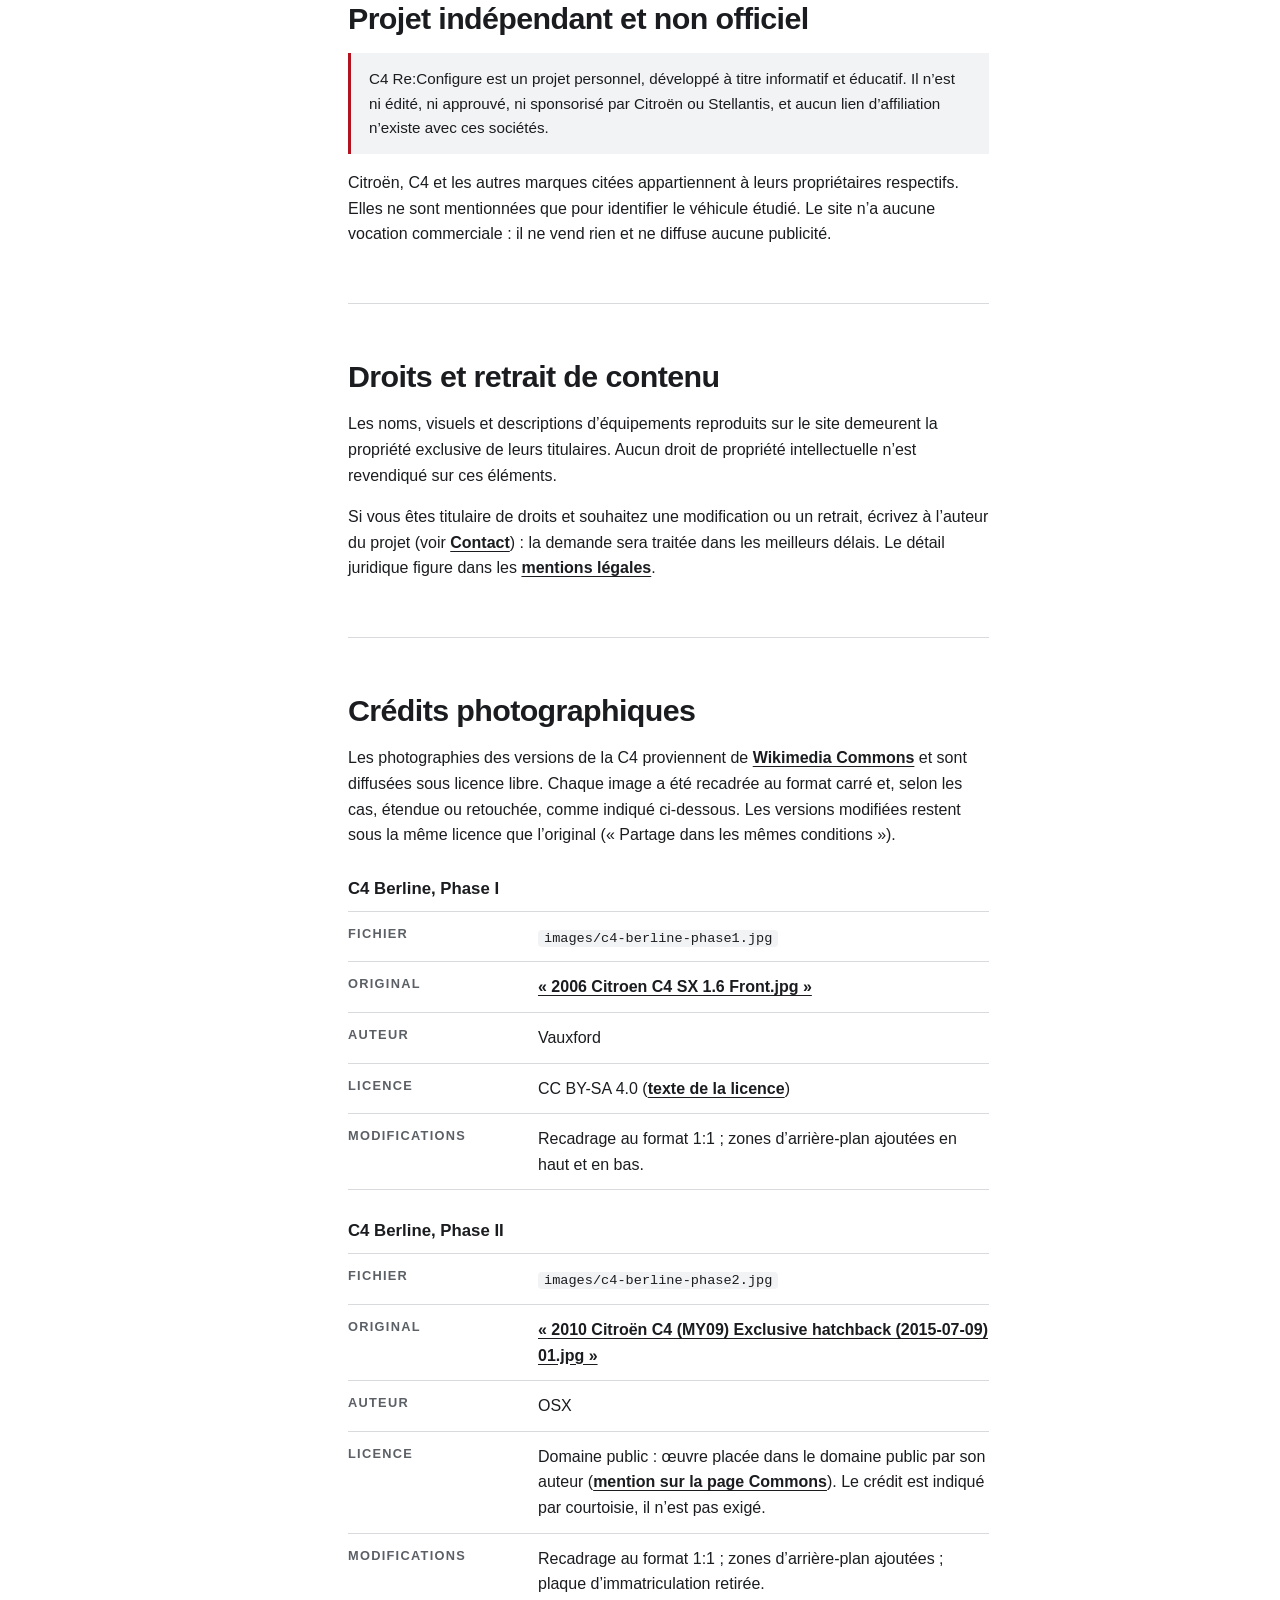
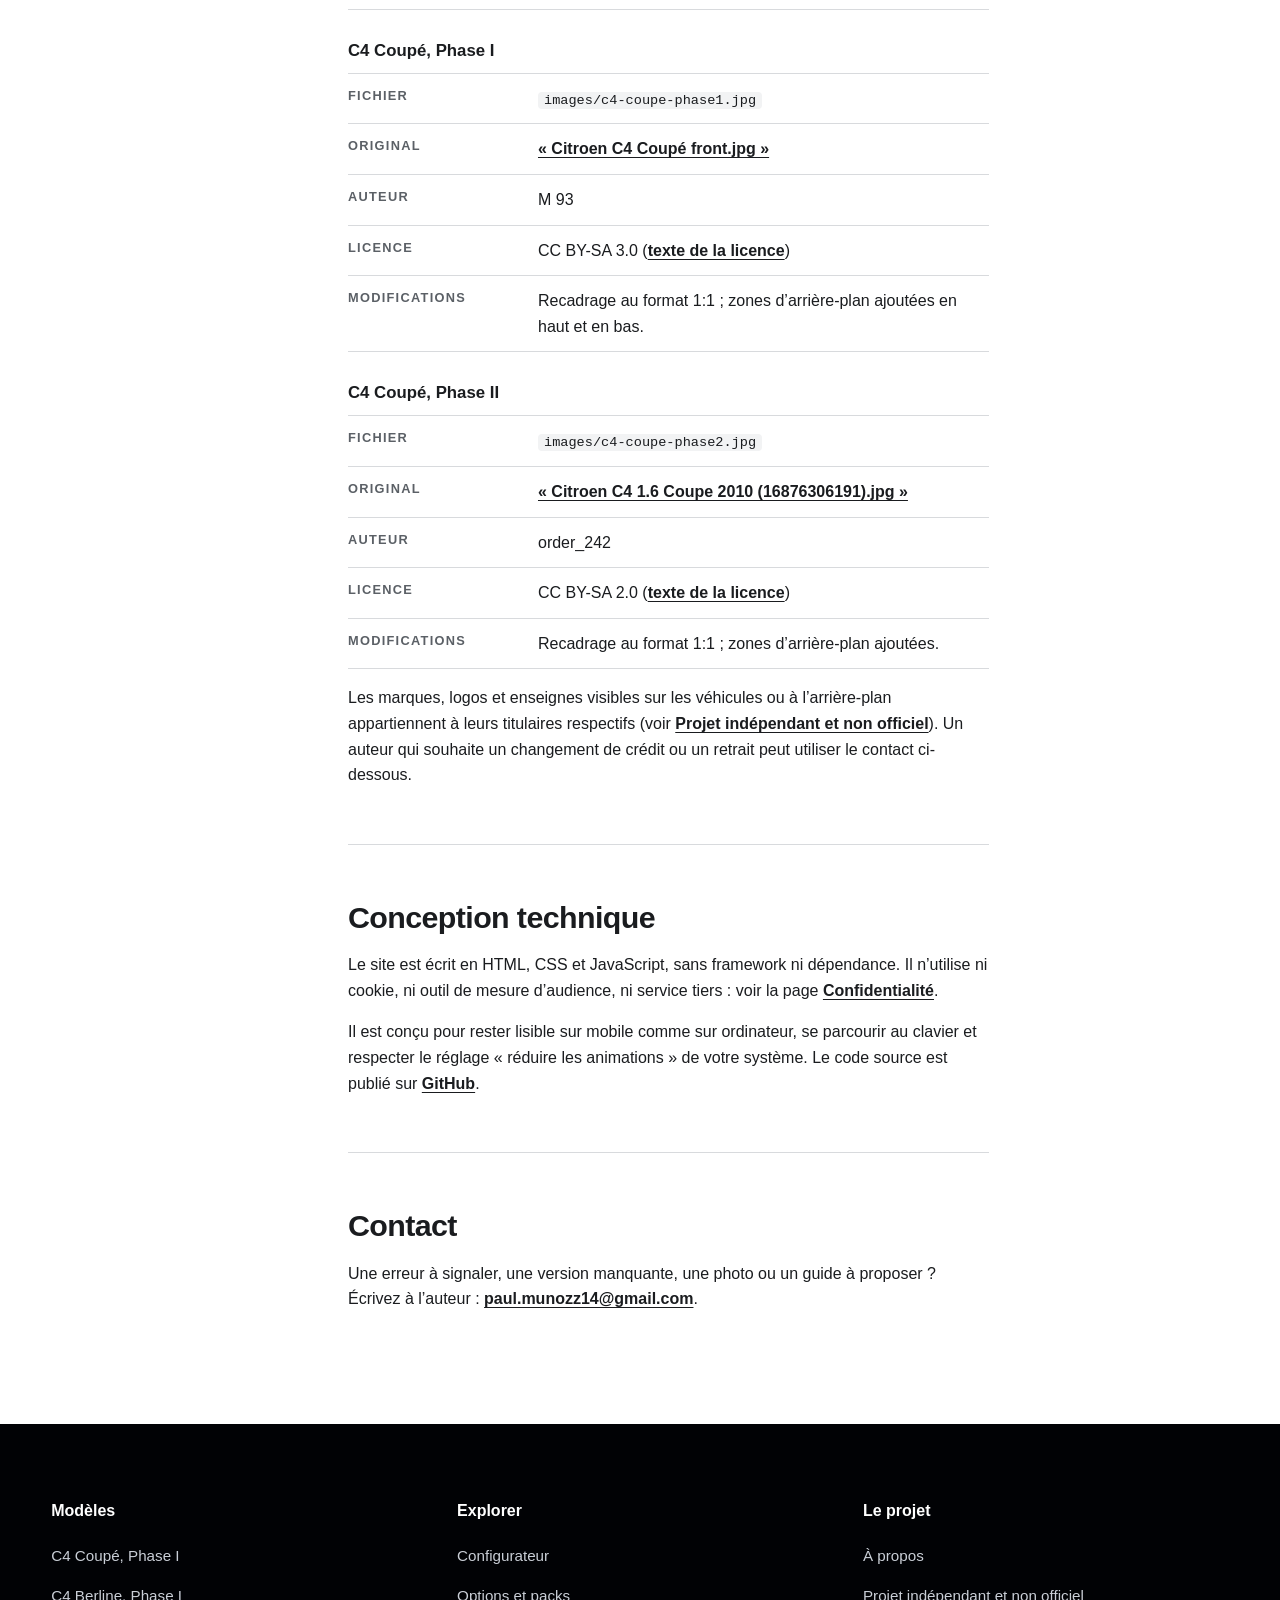
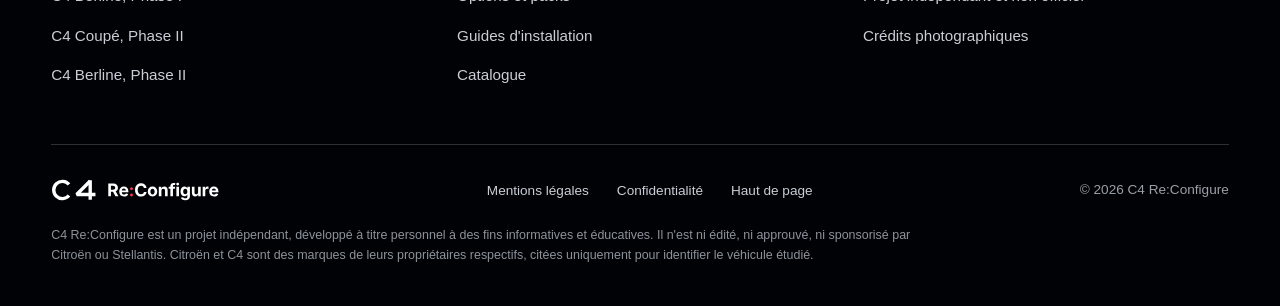
==== commit 3ed42e10: "ajout images exterieures C4" ====
--- a/pages/a-propos.html
+++ b/pages/a-propos.html
@@ -66,6 +66,7 @@
                             <li><a href="#sources">Sources et fiabilité</a></li>
                             <li><a href="#non-affiliation">Projet indépendant et non officiel</a></li>
                             <li><a href="#droits">Droits et retrait de contenu</a></li>
+                            <li><a href="#credits-photos">Crédits photographiques</a></li>
                             <li><a href="#technique">Conception technique</a></li>
                             <li><a href="#contact">Contact</a></li>
                         </ol>
@@ -87,14 +88,17 @@
                         <section id="contenu-site" aria-labelledby="t-contenu">
                             <h2 id="t-contenu">Ce que vous y trouvez</h2>
                             <ul>
-                                <li><strong>Un configurateur</strong> pour choisir une phase et une carrosserie, puis
+                                <li><strong><a href="configurateur.html">Un configurateur</a></strong> pour choisir une
+                                    phase et une carrosserie, puis
                                     composer une C4.</li>
                                 <li><strong><a href="options.html">Options et packs</a></strong> : les finitions
                                     classées par pôle et par niveau, les équipements d’origine et la disponibilité de
                                     chaque motorisation selon la finition.</li>
-                                <li><strong>Des guides d’installation</strong> pour ajouter une option sur sa C4, pas à
+                                <li><strong><a href="guides.html">Des guides d’installation</a></strong> pour ajouter
+                                    une option sur sa C4, pas à
                                     pas.</li>
-                                <li><strong>Un catalogue</strong> des versions, finitions et motorisations.</li>
+                                <li><strong><a href="catalogue.html">Un catalogue</a></strong> des versions, finitions
+                                    et motorisations.</li>
                             </ul>
                         </section>
 
@@ -130,6 +134,90 @@
                                 l’auteur du projet (voir <a href="#contact">Contact</a>) : la demande sera traitée dans
                                 les meilleurs délais. Le détail juridique figure dans les <a
                                     href="mentions-legales.html">mentions légales</a>.</p>
+                        </section>
+
+                        <section id="credits-photos" aria-labelledby="t-credits-photos">
+                            <h2 id="t-credits-photos">Crédits photographiques</h2>
+                            <p>Les photographies des versions de la C4
+                                proviennent de <a href="https://commons.wikimedia.org/"
+                                    rel="noopener noreferrer">Wikimedia Commons</a> et sont diffusées sous licence
+                                libre. Chaque image a été recadrée au format carré et, selon les cas, étendue ou
+                                retouchée, comme indiqué ci-dessous. Les versions modifiées restent sous la même licence
+                                que l’original (« Partage dans les mêmes conditions »).</p>
+
+                            <h3>C4 Berline, Phase I</h3>
+                            <dl>
+                                <dt>Fichier</dt>
+                                <dd><code>images/c4-berline-phase1.jpg</code></dd>
+                                <dt>Original</dt>
+                                <dd><a href="https://commons.wikimedia.org/wiki/File:2006_Citroen_C4_SX_1.6_Front.jpg"
+                                        rel="noopener noreferrer">« 2006 Citroen C4 SX 1.6 Front.jpg »</a></dd>
+                                <dt>Auteur</dt>
+                                <dd>Vauxford</dd>
+                                <dt>Licence</dt>
+                                <dd>CC BY-SA 4.0 (<a href="https://creativecommons.org/licenses/by-sa/4.0/deed.fr"
+                                        rel="noopener noreferrer">texte de la licence</a>)</dd>
+                                <dt>Modifications</dt>
+                                <dd>Recadrage au format 1:1 ; zones d’arrière-plan ajoutées en haut et en bas.</dd>
+                            </dl>
+
+                            <h3>C4 Berline, Phase II</h3>
+                            <dl>
+                                <dt>Fichier</dt>
+                                <dd><code>images/c4-berline-phase2.jpg</code></dd>
+                                <dt>Original</dt>
+                                <dd><a href="https://commons.wikimedia.org/wiki/File:2010_Citro%C3%ABn_C4_(MY09)_Exclusive_hatchback_(2015-07-09)_01.jpg"
+                                        rel="noopener noreferrer">« 2010 Citroën C4 (MY09) Exclusive hatchback
+                                        (2015-07-09) 01.jpg »</a></dd>
+                                <dt>Auteur</dt>
+                                <dd>OSX</dd>
+                                <dt>Licence</dt>
+                                <dd>Domaine public : œuvre placée dans le domaine public par son auteur (<a
+                                        href="https://commons.wikimedia.org/wiki/File:2010_Citro%C3%ABn_C4_(MY09)_Exclusive_hatchback_(2015-07-09)_01.jpg"
+                                        rel="noopener noreferrer">mention sur la page Commons</a>). Le crédit est
+                                    indiqué par courtoisie, il n’est pas exigé.</dd>
+                                <dt>Modifications</dt>
+                                <dd>Recadrage au format 1:1 ; zones d’arrière-plan ajoutées ; plaque d’immatriculation
+                                    retirée.</dd>
+                            </dl>
+
+                            <h3>C4 Coupé, Phase I</h3>
+                            <dl>
+                                <dt>Fichier</dt>
+                                <dd><code>images/c4-coupe-phase1.jpg</code></dd>
+                                <dt>Original</dt>
+                                <dd><a href="https://commons.wikimedia.org/wiki/File:Citroen_C4_Coup%C3%A9_front.jpg"
+                                        rel="noopener noreferrer">« Citroen C4 Coupé front.jpg »</a></dd>
+                                <dt>Auteur</dt>
+                                <dd>M 93</dd>
+                                <dt>Licence</dt>
+                                <dd>CC BY-SA 3.0 (<a href="https://creativecommons.org/licenses/by-sa/3.0/deed.fr"
+                                        rel="noopener noreferrer">texte de la licence</a>)</dd>
+                                <dt>Modifications</dt>
+                                <dd>Recadrage au format 1:1 ; zones d’arrière-plan ajoutées en haut et en bas.</dd>
+                            </dl>
+
+                            <h3>C4 Coupé, Phase II</h3>
+                            <dl>
+                                <dt>Fichier</dt>
+                                <dd><code>images/c4-coupe-phase2.jpg</code></dd>
+                                <dt>Original</dt>
+                                <dd><a href="https://commons.wikimedia.org/wiki/File:Citroen_C4_1.6_Coupe_2010_(16876306191).jpg"
+                                        rel="noopener noreferrer">« Citroen C4 1.6 Coupe 2010 (16876306191).jpg »</a>
+                                </dd>
+                                <dt>Auteur</dt>
+                                <dd>order_242</dd>
+                                <dt>Licence</dt>
+                                <dd>CC BY-SA 2.0 (<a href="https://creativecommons.org/licenses/by-sa/2.0/deed.fr"
+                                        rel="noopener noreferrer">texte de la licence</a>)</dd>
+                                <dt>Modifications</dt>
+                                <dd>Recadrage au format 1:1 ; zones d’arrière-plan ajoutées.</dd>
+                            </dl>
+
+                            <p>Les marques, logos et enseignes visibles sur les véhicules ou à l’arrière-plan
+                                appartiennent à leurs titulaires respectifs (voir <a href="#non-affiliation">Projet
+                                    indépendant et non officiel</a>). Un auteur qui souhaite un changement de crédit ou
+                                un retrait peut utiliser le contact ci-dessous.</p>
                         </section>
 
                         <section id="technique" aria-labelledby="t-technique">
@@ -187,6 +275,7 @@
                     <ul class="footer-list" id="f-projet">
                         <li><a href="a-propos.html">À propos</a></li>
                         <li><a href="a-propos.html#non-affiliation">Projet indépendant et non officiel</a></li>
+                        <li><a href="a-propos.html#credits-photos">Crédits photographiques</a></li>
                     </ul>
                 </section>
             </div>
--- a/css/legal.css
+++ b/css/legal.css
@@ -186,6 +186,13 @@
     padding-right: 16px;
 }
 
+.prose code {
+    padding: 1px 6px;
+    font-size: 0.85em;
+    background: var(--grey);
+    border-radius: 4px;
+}
+
 .callout {
     margin: 0 0 16px;
     padding: 14px 18px;
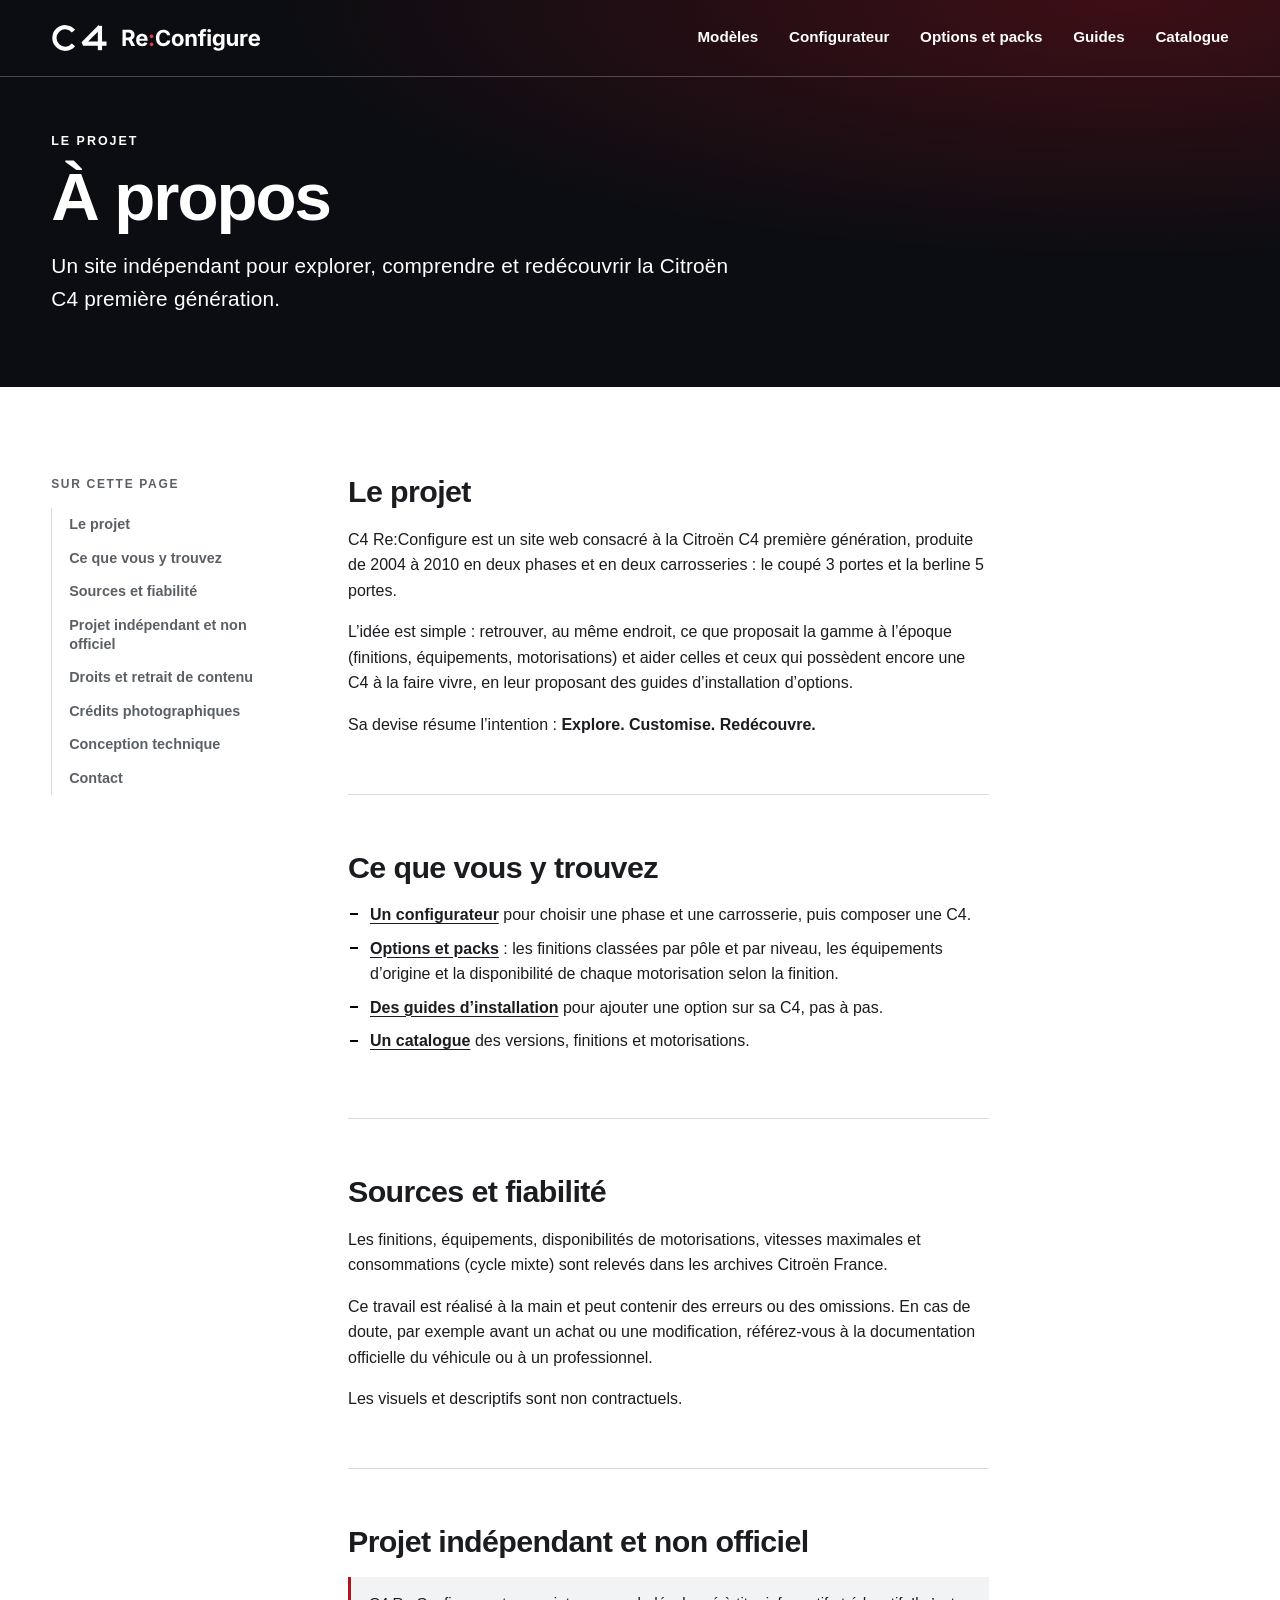
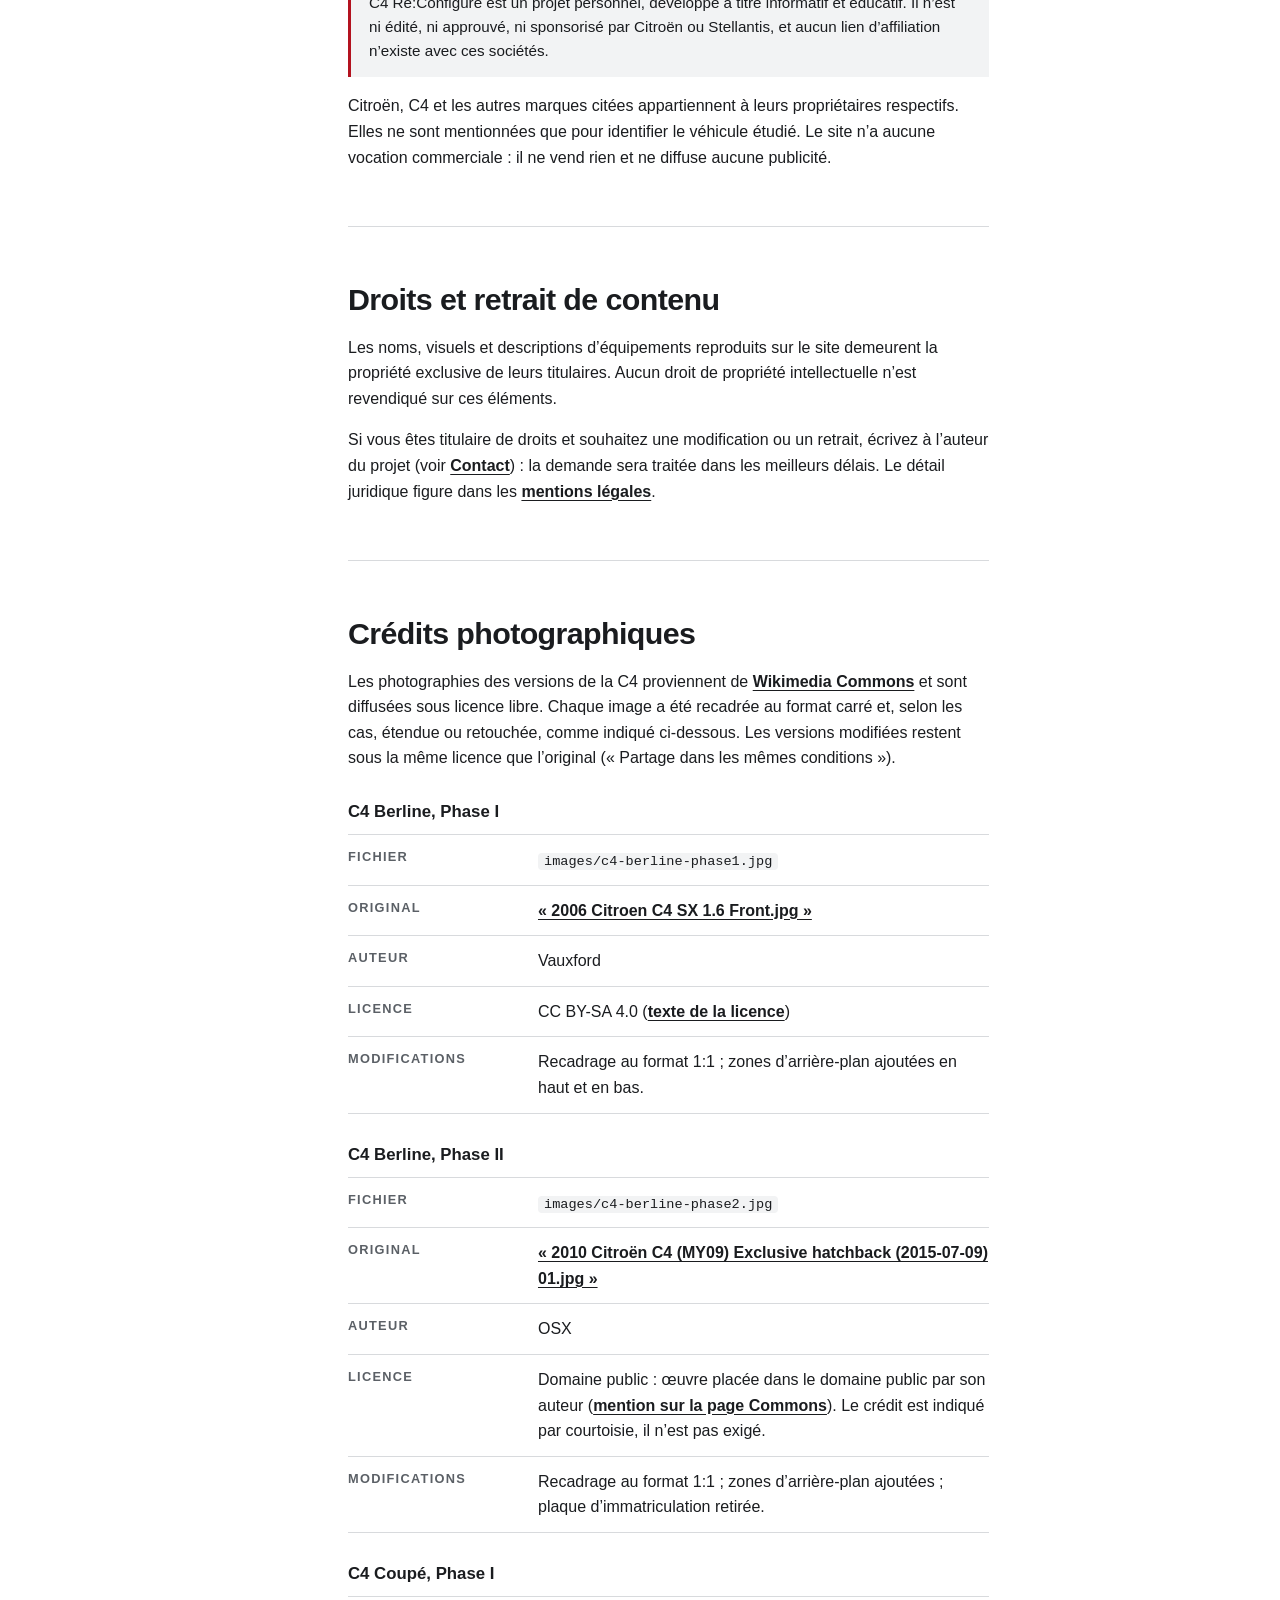
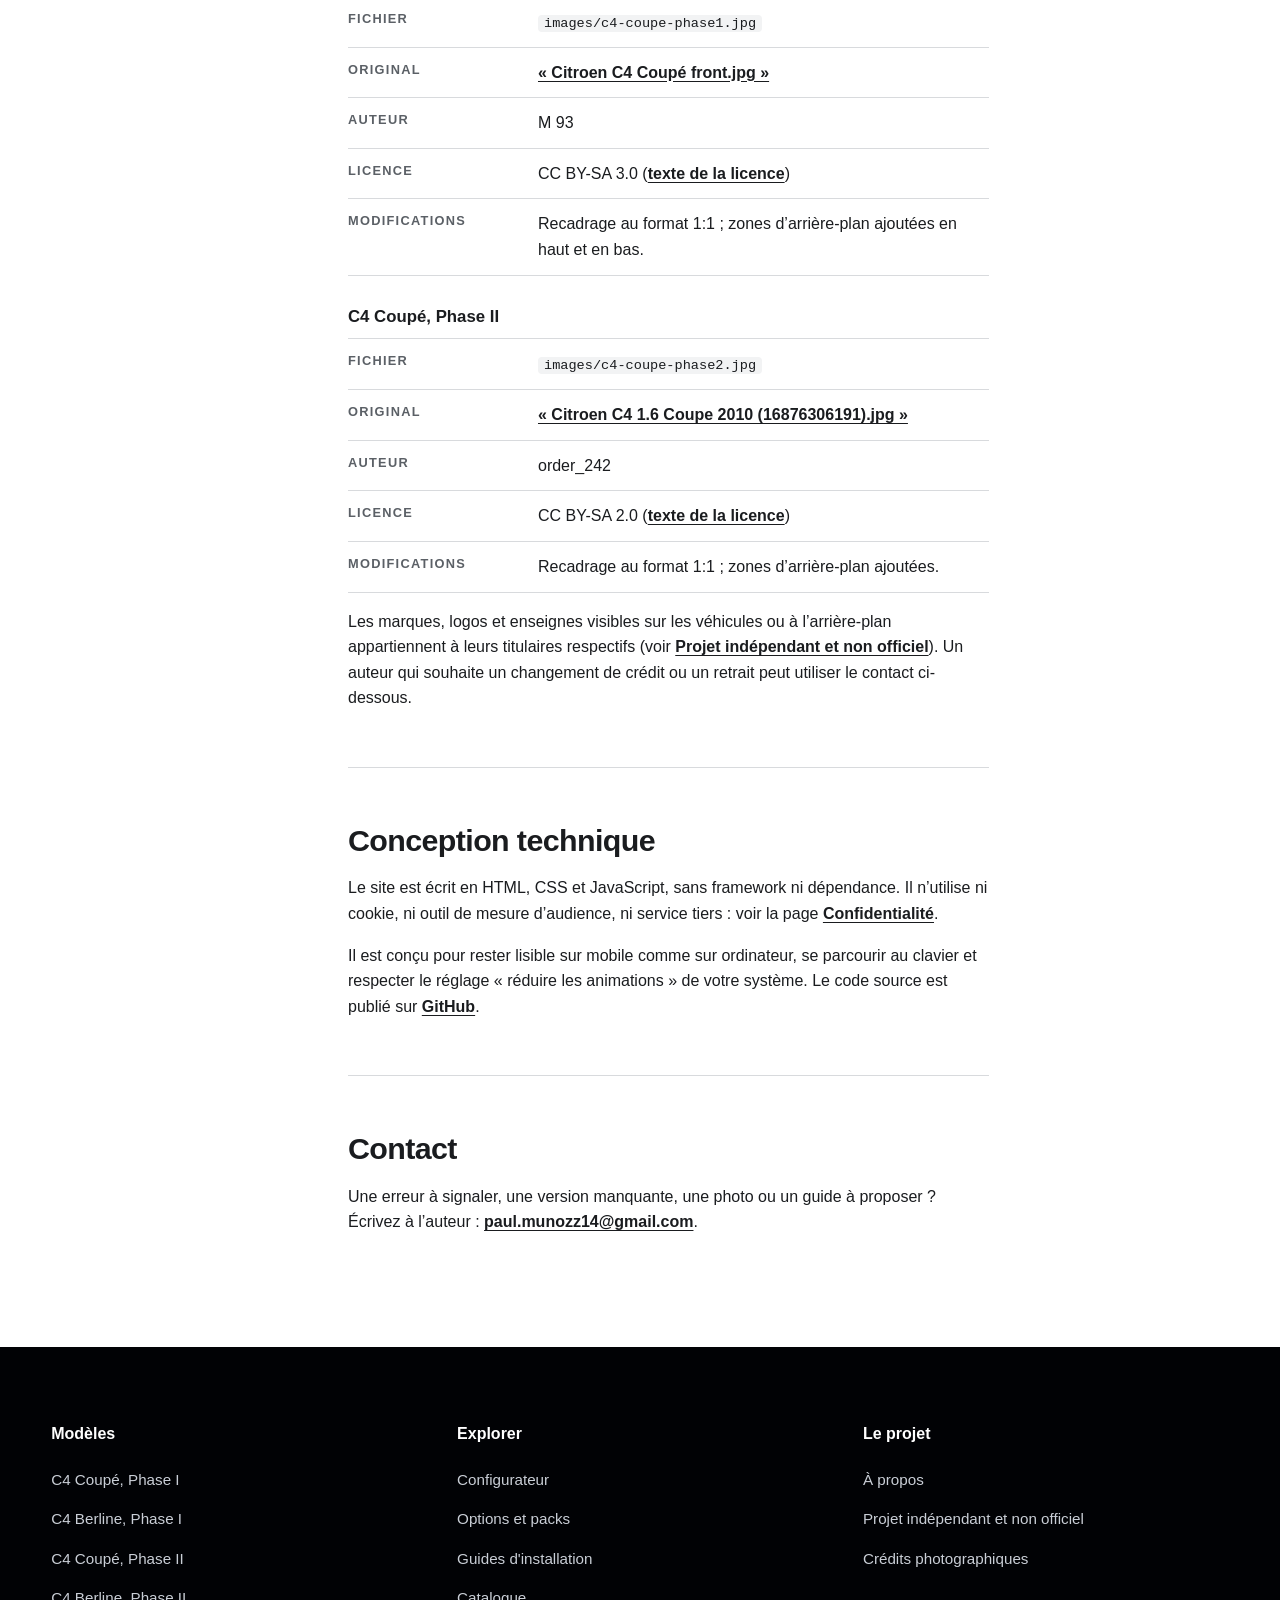
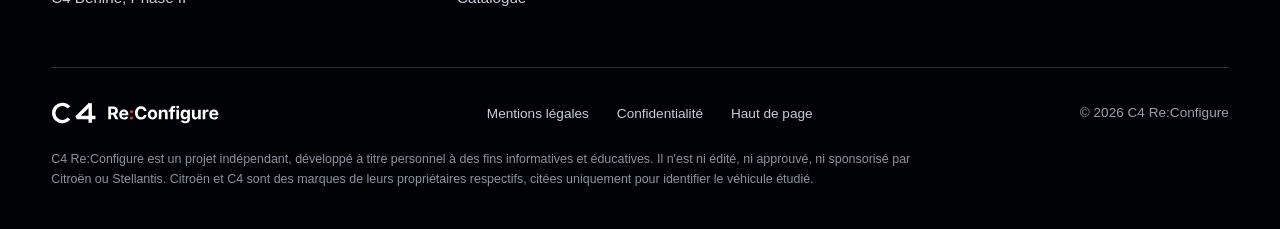
==== commit 1cc9e8a0: "normalement les options sont OK" ====
--- a/pages/a-propos.html
+++ b/pages/a-propos.html
@@ -104,14 +104,11 @@
 
                         <section id="sources" aria-labelledby="t-sources">
                             <h2 id="t-sources">Sources et fiabilité</h2>
-                            <p>Les finitions, équipements et disponibilités de motorisations sont relevés dans les
-                                archives de Citroën France. Les vitesses maximales et consommations (cycle mixte)
-                                proviennent de l’article Wikipédia « Citroën C4 première génération ».</p>
-                            <p>Ce travail est réalisé à la main et peut contenir des erreurs ou des omissions. Certaines
-                                versions, notamment sur des marchés étrangers, sont documentées de façon incomplète, et
-                                le site le signale lorsque c’est le cas. En cas de doute, par exemple avant un achat ou
-                                une modification, référez-vous à la documentation officielle du véhicule ou à un
-                                professionnel.</p>
+                            <p>Les finitions, équipements, disponibilités de motorisations, vitesses maximales et
+                                consommations (cycle mixte) sont relevés dans les archives Citroën France.</p>
+                            <p>Ce travail est réalisé à la main et peut contenir des erreurs ou des omissions. En cas de
+                                doute, par exemple avant un achat ou une modification, référez-vous à la documentation
+                                officielle du véhicule ou à un professionnel.</p>
                             <p>Les visuels et descriptifs sont non contractuels.</p>
                         </section>
 
